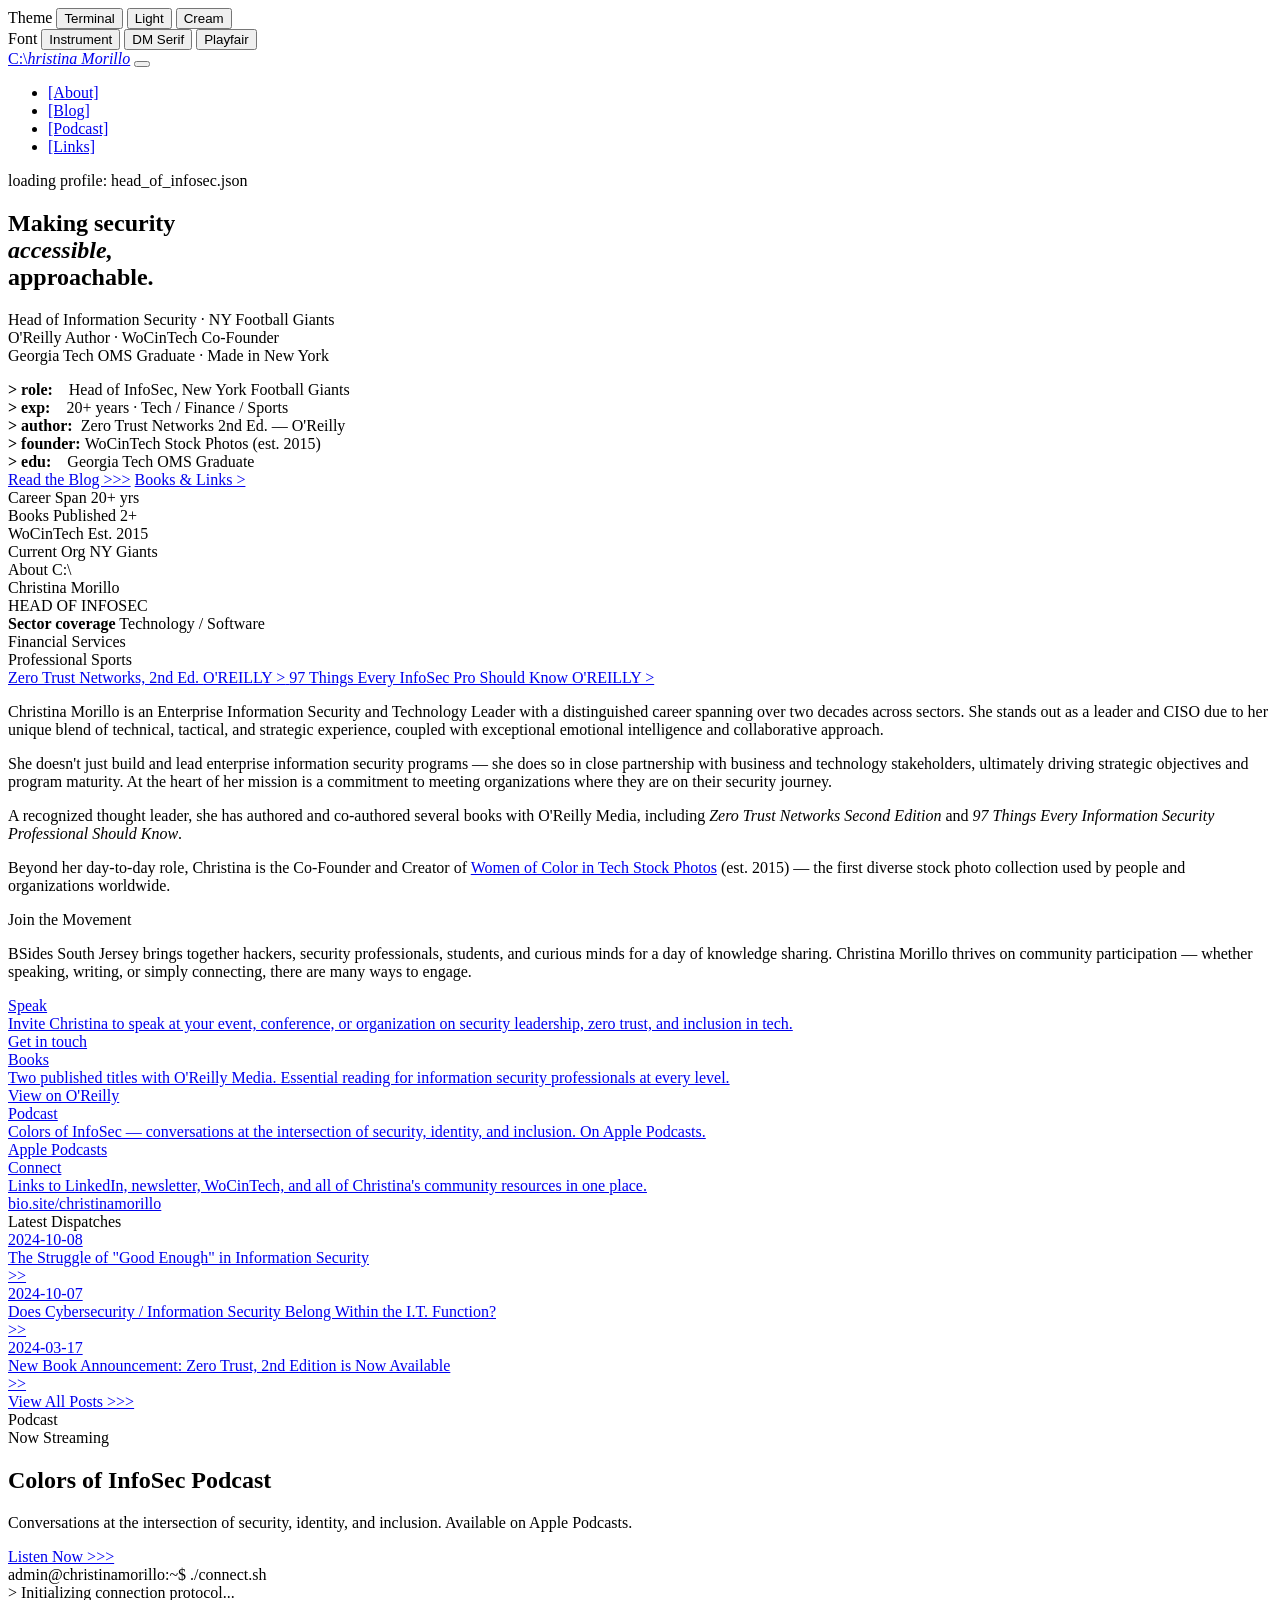
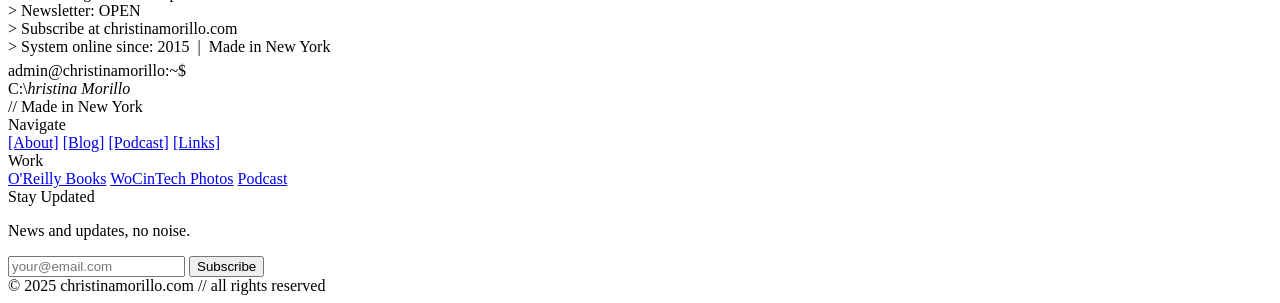
==== index.html @ c0435e23 "Add files via upload" ====
<!DOCTYPE html>
<html lang="en" data-theme="terminal" data-font="instrument">
<head>
  <meta charset="UTF-8" />
  <meta name="viewport" content="width=device-width, initial-scale=1.0" />
  <meta name="description" content="Christina Morillo — Head of Information Security at The New York Football Giants. CISO, Published Author, Co-Founder of WoCinTech." />
  <meta property="og:title" content="C:\hristina Morillo" />
  <meta property="og:description" content="Enterprise Information Security Leader. Published Author. Made in New York." />
  <meta property="og:type" content="website" />
  <title>C:\hristina Morillo</title>
  <link rel="stylesheet" href="assets/css/style.css" />
</head>
<body>

  <!-- THEME / FONT SWITCHER -->
  <div class="switcher" role="toolbar" aria-label="Appearance settings">
    <span class="sw-label">Theme</span>
    <button class="sw-btn" data-sw-theme="terminal">Terminal</button>
    <button class="sw-btn" data-sw-theme="light">Light</button>
    <button class="sw-btn" data-sw-theme="cream">Cream</button>
    <div class="sw-divider"></div>
    <span class="sw-label">Font</span>
    <button class="sw-btn" data-sw-font="instrument">Instrument</button>
    <button class="sw-btn" data-sw-font="dm">DM Serif</button>
    <button class="sw-btn" data-sw-font="playfair">Playfair</button>
  </div>

  <!-- NAV -->
  <nav class="nav" id="nav">
    <a href="index.html" class="logo"><span>C:\</span><em>hristina Morillo</em></a>
    <button class="nav-toggle" id="navToggle" aria-label="Toggle menu" aria-expanded="false">
      <span></span><span></span><span></span>
    </button>
    <ul class="nav-links" id="navLinks">
      <li><a href="#about">[About]</a></li>
      <li><a href="blog.html">[Blog]</a></li>
      <li><a href="#podcast">[Podcast]</a></li>
      <li><a href="https://bio.site/christinamorillo" target="_blank" rel="noopener">[Links]</a></li>
    </ul>
  </nav>

  <!-- HERO -->
  <section class="hero">
    <div class="hero-text">
      <div class="pre-label">loading profile: head_of_infosec.json</div>
      <h1 class="headline">
        Making security<br>
        <em>accessible,</em><br>
        approachable.
      </h1>
      <p class="tagline">
        Head of Information Security · NY Football Giants<br>
        O'Reilly Author · WoCinTech Co-Founder<br>
        Georgia Tech OMS Graduate · Made in New York
      </p>
      <div class="info-block">
        <div class="info-line"><strong>&gt; role: &nbsp;&nbsp;&nbsp;</strong>Head of InfoSec, New York Football Giants</div>
        <div class="info-line"><strong>&gt; exp: &nbsp;&nbsp;&nbsp;</strong>20+ years · Tech / Finance / Sports</div>
        <div class="info-line"><strong>&gt; author: &nbsp;</strong>Zero Trust Networks 2nd Ed. — O'Reilly</div>
        <div class="info-line"><strong>&gt; founder: </strong>WoCinTech Stock Photos (est. 2015)</div>
        <div class="info-line"><strong>&gt; edu: &nbsp;&nbsp;&nbsp;</strong>Georgia Tech OMS Graduate</div>
      </div>
      <div class="cta-row">
        <a class="btn" href="blog.html">Read the Blog &gt;&gt;&gt;</a>
        <a class="btn btn-ghost" href="https://www.oreilly.com/pub/au/8268" target="_blank" rel="noopener">Books &amp; Links &gt;</a>
      </div>
    </div>

    <div class="hero-visual">
      <div class="grid-bg"></div>
      <div class="stat-stack">
        <div class="stat">
          <span class="stat-label">Career Span</span>
          <span class="stat-value">20+ yrs</span>
        </div>
        <div class="stat">
          <span class="stat-label">Books Published</span>
          <span class="stat-value">2+</span>
        </div>
        <div class="stat">
          <span class="stat-label">WoCinTech Est.</span>
          <span class="stat-value">2015</span>
        </div>
        <div class="stat">
          <span class="stat-label">Current Org</span>
          <span class="stat-value stat-value--sm">NY Giants</span>
        </div>
      </div>
    </div>
  </section>

  <!-- ABOUT -->
  <section class="section" id="about">
    <div class="section-label">About C:\</div>
    <div class="bio">
      <div class="bio-aside">
        <div class="bio-name">Christina Morillo</div>
        <div class="role-tag">HEAD OF INFOSEC</div>
        <div class="bio-org">
          <strong>Sector coverage</strong>
          Technology / Software<br>
          Financial Services<br>
          Professional Sports
        </div>
        <div class="books">
          <a class="book" href="https://www.oreilly.com/pub/au/8268" target="_blank" rel="noopener">
            Zero Trust Networks, 2nd Ed. <span>O'REILLY &gt;</span>
          </a>
          <a class="book" href="https://www.oreilly.com/pub/au/8268" target="_blank" rel="noopener">
            97 Things Every InfoSec Pro Should Know <span>O'REILLY &gt;</span>
          </a>
        </div>
      </div>
      <div class="bio-body">
        <p>Christina Morillo is an Enterprise Information Security and Technology Leader with a distinguished career spanning over two decades across sectors. She stands out as a leader and CISO due to her unique blend of technical, tactical, and strategic experience, coupled with exceptional emotional intelligence and collaborative approach.</p>
        <p>She doesn't just build and lead enterprise information security programs — she does so in close partnership with business and technology stakeholders, ultimately driving strategic objectives and program maturity. At the heart of her mission is a commitment to meeting organizations where they are on their security journey.</p>
        <p>A recognized thought leader, she has authored and co-authored several books with O'Reilly Media, including <em>Zero Trust Networks Second Edition</em> and <em>97 Things Every Information Security Professional Should Know</em>.</p>
        <p>Beyond her day-to-day role, Christina is the Co-Founder and Creator of <a href="https://www.wocintechchat.com" target="_blank" rel="noopener">Women of Color in Tech Stock Photos</a> (est. 2015) — the first diverse stock photo collection used by people and organizations worldwide.</p>
      </div>
    </div>
  </section>

  <!-- JOIN / PARTICIPATE -->
  <section class="section">
    <div class="section-label">Join the Movement</div>

    <div class="blockquote">
      <p>BSides South Jersey brings together hackers, security professionals, students, and curious minds for a day of knowledge sharing. Christina Morillo thrives on community participation — whether speaking, writing, or simply connecting, there are many ways to engage.</p>
    </div>

    <div class="part-cards">
      <a class="part-card" href="#" target="_blank" rel="noopener">
        <div class="part-card-title">Speak</div>
        <div class="part-card-body">Invite Christina to speak at your event, conference, or organization on security leadership, zero trust, and inclusion in tech.</div>
        <div class="part-card-link">Get in touch</div>
      </a>
      <a class="part-card" href="https://www.oreilly.com/pub/au/8268" target="_blank" rel="noopener">
        <div class="part-card-title">Books</div>
        <div class="part-card-body">Two published titles with O'Reilly Media. Essential reading for information security professionals at every level.</div>
        <div class="part-card-link">View on O'Reilly</div>
      </a>
      <a class="part-card" href="https://podcasts.apple.com/us/podcast/colors-of-infosec-podcast/id1531541552" target="_blank" rel="noopener">
        <div class="part-card-title">Podcast</div>
        <div class="part-card-body">Colors of InfoSec — conversations at the intersection of security, identity, and inclusion. On Apple Podcasts.</div>
        <div class="part-card-link">Apple Podcasts</div>
      </a>
      <a class="part-card" href="https://bio.site/christinamorillo" target="_blank" rel="noopener">
        <div class="part-card-title">Connect</div>
        <div class="part-card-body">Links to LinkedIn, newsletter, WoCinTech, and all of Christina's community resources in one place.</div>
        <div class="part-card-link">bio.site/christinamorillo</div>
      </a>
    </div>
  </section>

  <!-- BLOG PREVIEW -->
  <section class="section" id="blog">
    <div class="section-label">Latest Dispatches</div>
    <div class="blog-grid">
      <a class="post" href="blog.html">
        <div class="post-date">2024-10-08</div>
        <div class="post-title">The Struggle of "Good Enough" in Information Security</div>
        <div class="post-arrow">&gt;&gt;</div>
      </a>
      <a class="post" href="blog.html">
        <div class="post-date">2024-10-07</div>
        <div class="post-title">Does Cybersecurity / Information Security Belong Within the I.T. Function?</div>
        <div class="post-arrow">&gt;&gt;</div>
      </a>
      <a class="post" href="blog.html">
        <div class="post-date">2024-03-17</div>
        <div class="post-title">New Book Announcement: Zero Trust, 2nd Edition is Now Available</div>
        <div class="post-arrow">&gt;&gt;</div>
      </a>
    </div>
    <div style="margin-top:0">
      <a class="btn" href="blog.html">View All Posts &gt;&gt;&gt;</a>
    </div>
  </section>

  <!-- PODCAST -->
  <section class="section" id="podcast">
    <div class="section-label">Podcast</div>
    <div class="podcast-card">
      <div class="podcast-info">
        <div class="podcast-tag">Now Streaming</div>
        <h2 class="podcast-title">Colors of InfoSec Podcast</h2>
        <p class="podcast-desc">Conversations at the intersection of security, identity, and inclusion. Available on Apple Podcasts.</p>
        <a class="btn" href="https://podcasts.apple.com/us/podcast/colors-of-infosec-podcast/id1531541552" target="_blank" rel="noopener">Listen Now &gt;&gt;&gt;</a>
      </div>
      <div class="podcast-visual">
        <div class="podcast-wave">
          <span></span><span></span><span></span><span></span><span></span>
          <span></span><span></span><span></span><span></span><span></span>
        </div>
      </div>
    </div>
  </section>

  <!-- TERMINAL FOOTER BLOCK -->
  <div class="terminal-block">
    <div class="t-line"><span class="t-prompt">admin@christinamorillo:~$</span> <span class="t-cmd">./connect.sh</span></div>
    <div class="t-line"><span class="t-out">&gt; Initializing connection protocol...</span></div>
    <div class="t-line"><span class="t-out">&gt; Newsletter: OPEN</span></div>
    <div class="t-line"><span class="t-out">&gt; Subscribe at christinamorillo.com</span></div>
    <div class="t-line"><span class="t-dim">&gt; System online since: 2015 &nbsp;|&nbsp; Made in New York</span></div>
    <div class="t-line" style="margin-top:0.4rem"><span class="t-prompt">admin@christinamorillo:~$</span> <span class="t-cursor"></span></div>
  </div>

  <!-- FOOTER -->
  <footer class="footer">
    <div class="footer-top">
      <div class="footer-brand">
        <div class="logo"><span>C:\</span><em>hristina Morillo</em></div>
        <div class="footer-made">// Made in New York</div>
      </div>
      <div class="footer-nav">
        <div class="footer-col">
          <div class="footer-col-label">Navigate</div>
          <a href="#about">[About]</a>
          <a href="blog.html">[Blog]</a>
          <a href="#podcast">[Podcast]</a>
          <a href="https://bio.site/christinamorillo" target="_blank" rel="noopener">[Links]</a>
        </div>
        <div class="footer-col">
          <div class="footer-col-label">Work</div>
          <a href="https://www.oreilly.com/pub/au/8268" target="_blank" rel="noopener">O'Reilly Books</a>
          <a href="https://www.wocintechchat.com" target="_blank" rel="noopener">WoCinTech Photos</a>
          <a href="https://podcasts.apple.com/us/podcast/colors-of-infosec-podcast/id1531541552" target="_blank" rel="noopener">Podcast</a>
        </div>
      </div>
      <div class="footer-subscribe">
        <div class="footer-col-label">Stay Updated</div>
        <p>News and updates, no noise.</p>
        <form class="subscribe-form" id="subscribeForm" onsubmit="handleSubscribe(event)">
          <input type="email" class="email-input" placeholder="your@email.com" required />
          <button type="submit" class="sub-btn">Subscribe</button>
        </form>
        <div class="subscribe-msg" id="subscribeMsg"></div>
      </div>
    </div>
    <div class="footer-bottom">
      <span>© 2025 christinamorillo.com</span>
      <span>// all rights reserved</span>
    </div>
  </footer>

  <script src="assets/js/main.js"></script>
</body>
</html>
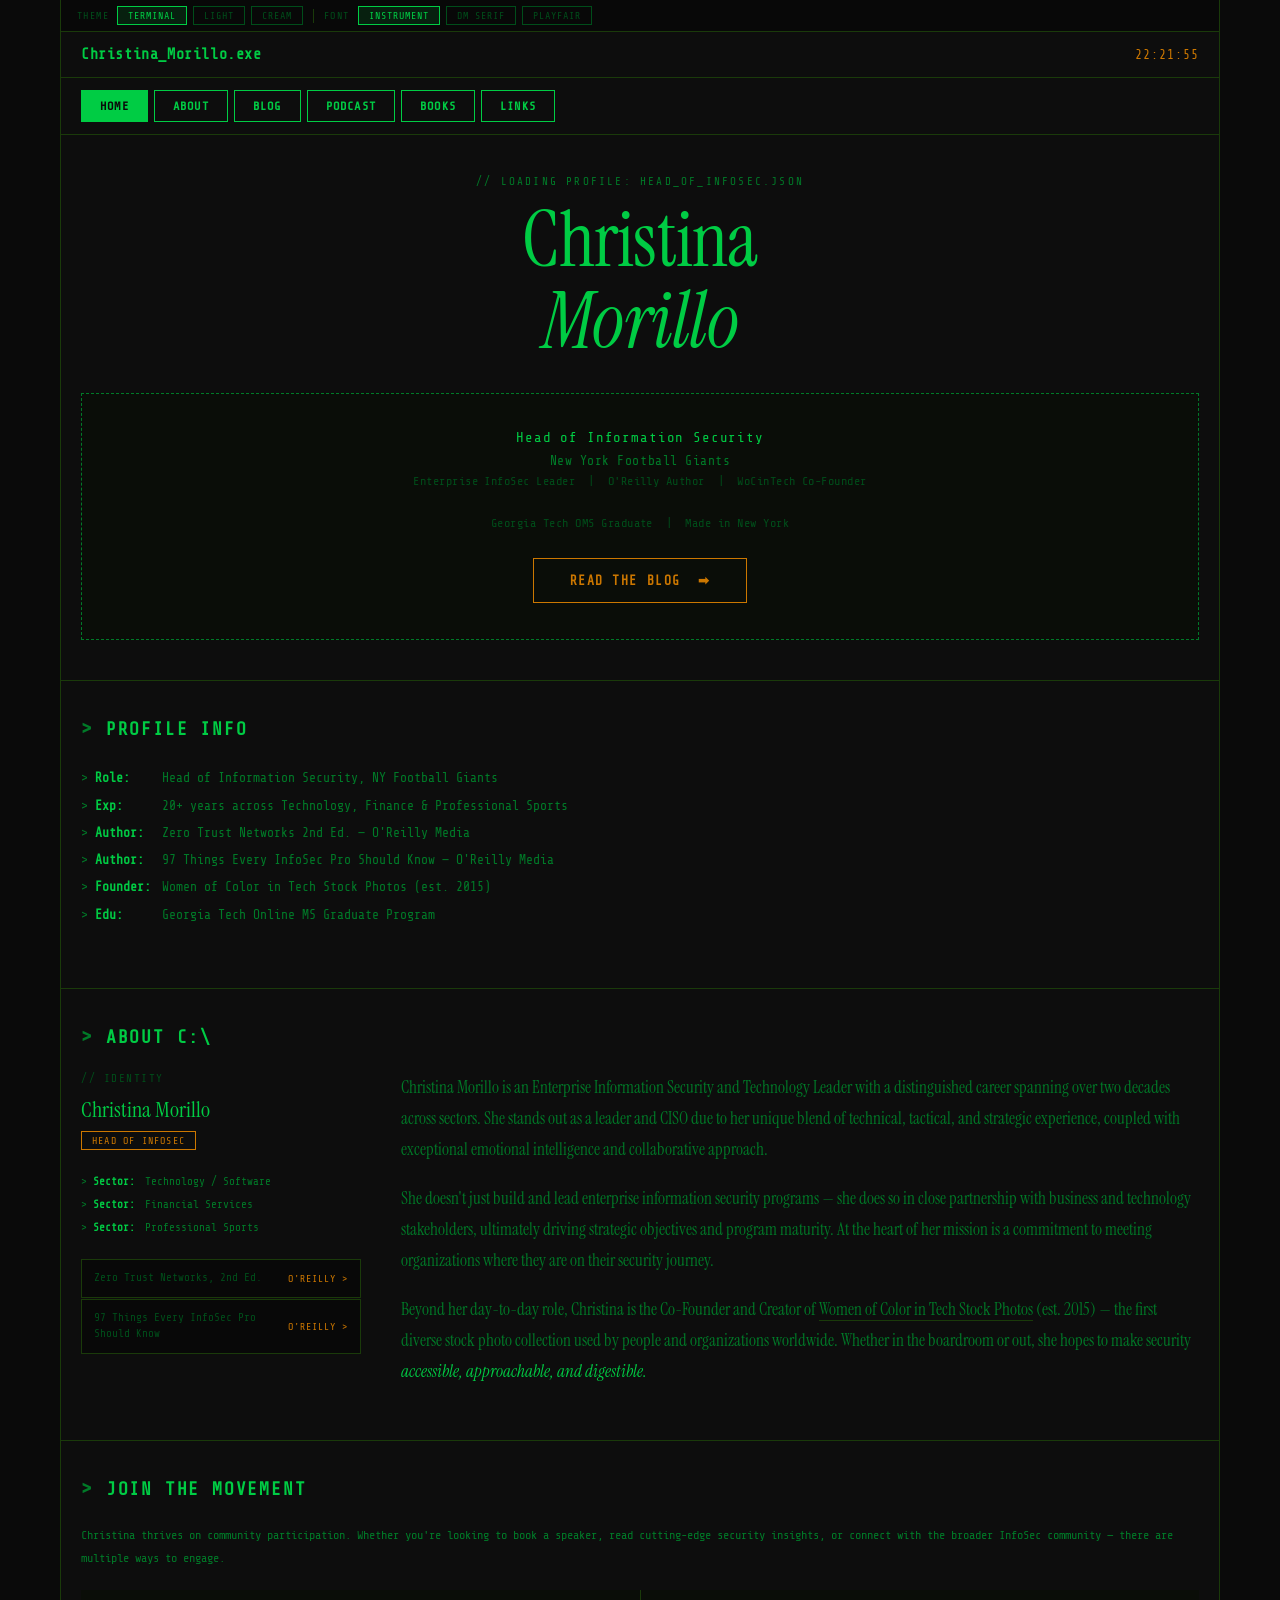
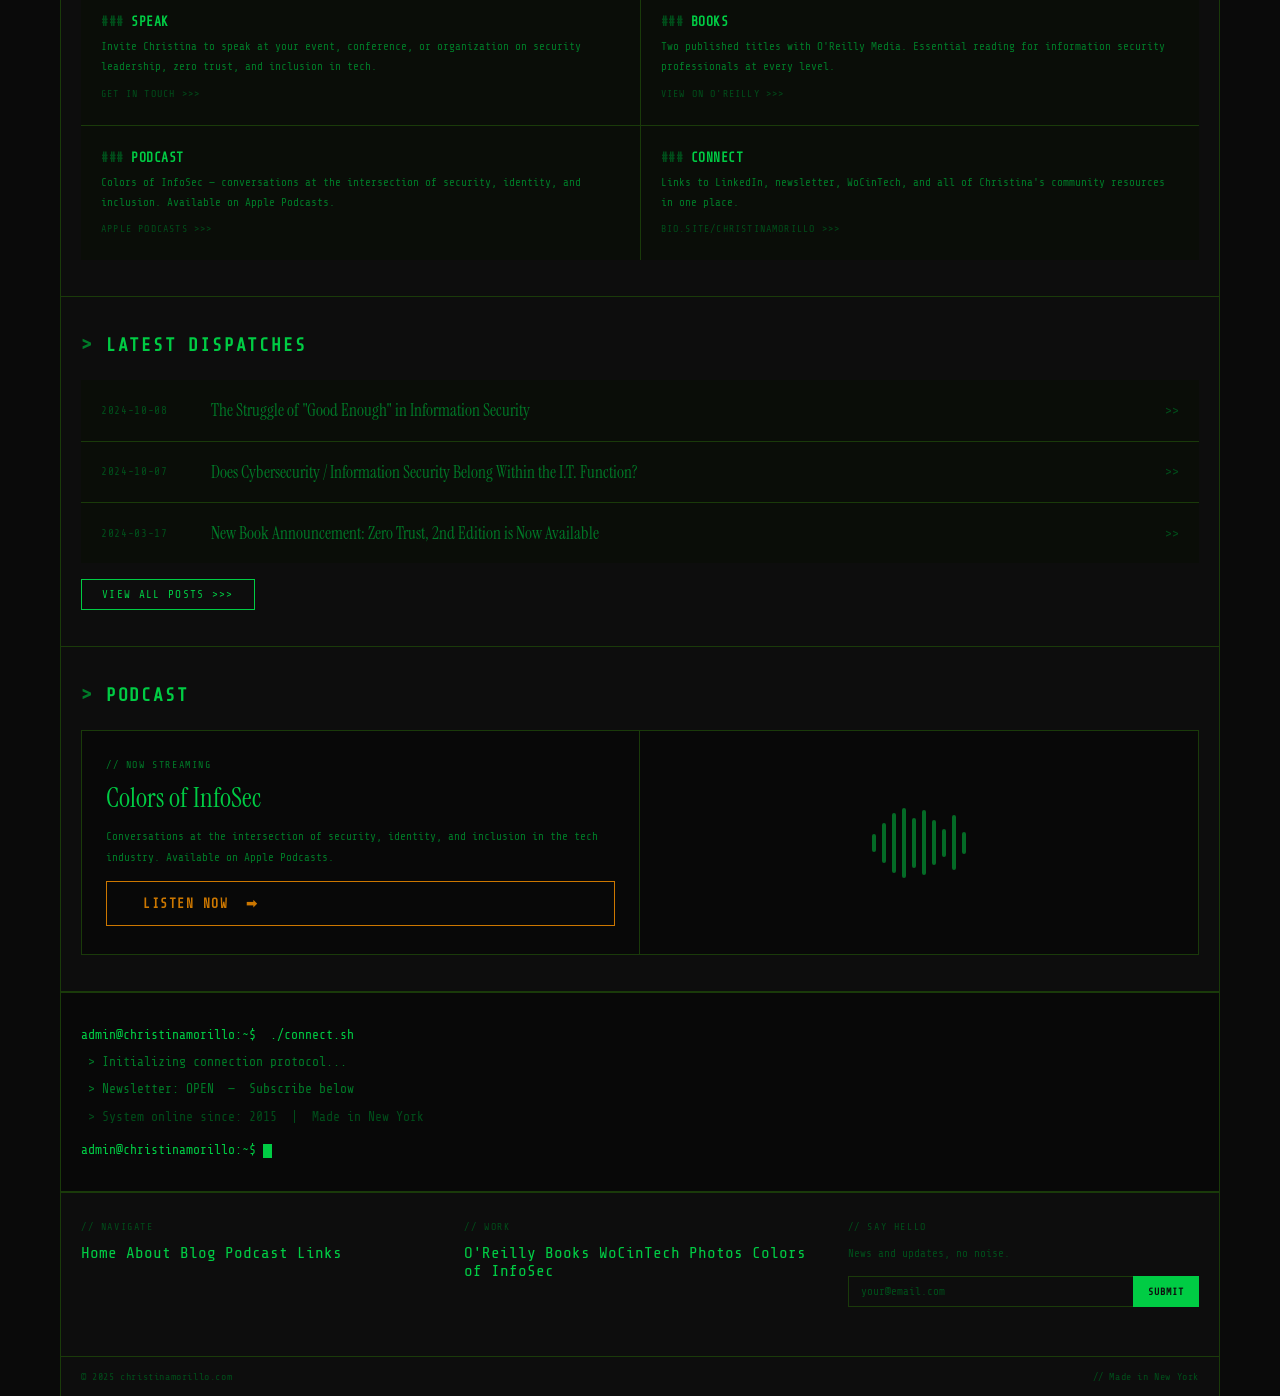
==== commit 80f0f2f5: "Add files via upload" ====
--- a/index.html
+++ b/index.html
@@ -4,15 +4,13 @@
   <meta charset="UTF-8" />
   <meta name="viewport" content="width=device-width, initial-scale=1.0" />
   <meta name="description" content="Christina Morillo — Head of Information Security at The New York Football Giants. CISO, Published Author, Co-Founder of WoCinTech." />
-  <meta property="og:title" content="C:\hristina Morillo" />
-  <meta property="og:description" content="Enterprise Information Security Leader. Published Author. Made in New York." />
-  <meta property="og:type" content="website" />
   <title>C:\hristina Morillo</title>
   <link rel="stylesheet" href="assets/css/style.css" />
 </head>
 <body>
-
-  <!-- THEME / FONT SWITCHER -->
+<div class="shell">
+
+  <!-- SWITCHER -->
   <div class="switcher" role="toolbar" aria-label="Appearance settings">
     <span class="sw-label">Theme</span>
     <button class="sw-btn" data-sw-theme="terminal">Terminal</button>
@@ -25,82 +23,64 @@
     <button class="sw-btn" data-sw-font="playfair">Playfair</button>
   </div>
 
-  <!-- NAV -->
+  <!-- HEADER BAR: logo + live clock -->
+  <div class="site-header">
+    <div class="site-logo">Christina_Morillo.exe</div>
+    <div class="site-clock" id="siteClock">00:00:00</div>
+  </div>
+
+  <!-- NAV: bordered buttons like BSides SJ -->
   <nav class="nav" id="nav">
-    <a href="index.html" class="logo"><span>C:\</span><em>hristina Morillo</em></a>
-    <button class="nav-toggle" id="navToggle" aria-label="Toggle menu" aria-expanded="false">
-      <span></span><span></span><span></span>
-    </button>
-    <ul class="nav-links" id="navLinks">
-      <li><a href="#about">[About]</a></li>
-      <li><a href="blog.html">[Blog]</a></li>
-      <li><a href="#podcast">[Podcast]</a></li>
-      <li><a href="https://bio.site/christinamorillo" target="_blank" rel="noopener">[Links]</a></li>
-    </ul>
+    <a href="index.html" class="active">HOME</a>
+    <a href="#about">ABOUT</a>
+    <a href="blog.html">BLOG</a>
+    <a href="#podcast">PODCAST</a>
+    <a href="https://www.oreilly.com/pub/au/8268" target="_blank" rel="noopener">BOOKS</a>
+    <a href="https://bio.site/christinamorillo" target="_blank" rel="noopener">LINKS</a>
   </nav>
 
   <!-- HERO -->
-  <section class="hero">
-    <div class="hero-text">
-      <div class="pre-label">loading profile: head_of_infosec.json</div>
-      <h1 class="headline">
-        Making security<br>
-        <em>accessible,</em><br>
-        approachable.
-      </h1>
-      <p class="tagline">
-        Head of Information Security · NY Football Giants<br>
-        O'Reilly Author · WoCinTech Co-Founder<br>
-        Georgia Tech OMS Graduate · Made in New York
-      </p>
-      <div class="info-block">
-        <div class="info-line"><strong>&gt; role: &nbsp;&nbsp;&nbsp;</strong>Head of InfoSec, New York Football Giants</div>
-        <div class="info-line"><strong>&gt; exp: &nbsp;&nbsp;&nbsp;</strong>20+ years · Tech / Finance / Sports</div>
-        <div class="info-line"><strong>&gt; author: &nbsp;</strong>Zero Trust Networks 2nd Ed. — O'Reilly</div>
-        <div class="info-line"><strong>&gt; founder: </strong>WoCinTech Stock Photos (est. 2015)</div>
-        <div class="info-line"><strong>&gt; edu: &nbsp;&nbsp;&nbsp;</strong>Georgia Tech OMS Graduate</div>
-      </div>
-      <div class="cta-row">
-        <a class="btn" href="blog.html">Read the Blog &gt;&gt;&gt;</a>
-        <a class="btn btn-ghost" href="https://www.oreilly.com/pub/au/8268" target="_blank" rel="noopener">Books &amp; Links &gt;</a>
-      </div>
-    </div>
-
-    <div class="hero-visual">
-      <div class="grid-bg"></div>
-      <div class="stat-stack">
-        <div class="stat">
-          <span class="stat-label">Career Span</span>
-          <span class="stat-value">20+ yrs</span>
-        </div>
-        <div class="stat">
-          <span class="stat-label">Books Published</span>
-          <span class="stat-value">2+</span>
-        </div>
-        <div class="stat">
-          <span class="stat-label">WoCinTech Est.</span>
-          <span class="stat-value">2015</span>
-        </div>
-        <div class="stat">
-          <span class="stat-label">Current Org</span>
-          <span class="stat-value stat-value--sm">NY Giants</span>
-        </div>
-      </div>
-    </div>
-  </section>
-
-  <!-- ABOUT -->
-  <section class="section" id="about">
-    <div class="section-label">About C:\</div>
-    <div class="bio">
+  <div class="hero-wrap">
+    <div class="hero-title-block">
+      <div class="moniker">// loading profile: head_of_infosec.json</div>
+      <h1>Christina<br><em>Morillo</em></h1>
+    </div>
+
+    <!-- dashed-border event card — faithful to BSides SJ -->
+    <div class="dashed-card">
+      <div class="role-line">Head of Information Security</div>
+      <div class="org-line">New York Football Giants</div>
+      <div class="detail-line">Enterprise InfoSec Leader &nbsp;|&nbsp; O'Reilly Author &nbsp;|&nbsp; WoCinTech Co-Founder</div>
+      <div class="detail-line">Georgia Tech OMS Graduate &nbsp;|&nbsp; Made in New York</div>
+      <a class="register-btn" href="blog.html">READ THE BLOG &nbsp;&#x27A1;</a>
+    </div>
+  </div>
+
+  <!-- ATTENDEE INFO style block -->
+  <div class="content-section" id="about">
+    <div class="section-heading">PROFILE INFO</div>
+    <div class="info-lines">
+      <div class="info-line"><strong>Role:&nbsp;&nbsp;&nbsp;&nbsp;</strong>Head of Information Security, NY Football Giants</div>
+      <div class="info-line"><strong>Exp:&nbsp;&nbsp;&nbsp;&nbsp;&nbsp;</strong>20+ years across Technology, Finance &amp; Professional Sports</div>
+      <div class="info-line"><strong>Author:&nbsp;&nbsp;</strong>Zero Trust Networks 2nd Ed. &mdash; O'Reilly Media</div>
+      <div class="info-line"><strong>Author:&nbsp;&nbsp;</strong>97 Things Every InfoSec Pro Should Know &mdash; O'Reilly Media</div>
+      <div class="info-line"><strong>Founder:&nbsp;</strong>Women of Color in Tech Stock Photos (est. 2015)</div>
+      <div class="info-line"><strong>Edu:&nbsp;&nbsp;&nbsp;&nbsp;&nbsp;</strong>Georgia Tech Online MS Graduate Program</div>
+    </div>
+  </div>
+
+  <!-- BIO -->
+  <div class="content-section">
+    <div class="section-heading">ABOUT C:\</div>
+    <div class="bio-grid">
       <div class="bio-aside">
+        <div class="aside-label">// identity</div>
         <div class="bio-name">Christina Morillo</div>
-        <div class="role-tag">HEAD OF INFOSEC</div>
-        <div class="bio-org">
-          <strong>Sector coverage</strong>
-          Technology / Software<br>
-          Financial Services<br>
-          Professional Sports
+        <div class="role-badge">HEAD OF INFOSEC</div>
+        <div class="info-lines" style="margin-bottom:0">
+          <div class="info-line" style="font-size:11px"><strong>Sector:&nbsp;</strong>Technology / Software</div>
+          <div class="info-line" style="font-size:11px"><strong>Sector:&nbsp;</strong>Financial Services</div>
+          <div class="info-line" style="font-size:11px"><strong>Sector:&nbsp;</strong>Professional Sports</div>
         </div>
         <div class="books">
           <a class="book" href="https://www.oreilly.com/pub/au/8268" target="_blank" rel="noopener">
@@ -111,139 +91,130 @@
           </a>
         </div>
       </div>
-      <div class="bio-body">
+      <div class="bio-prose">
         <p>Christina Morillo is an Enterprise Information Security and Technology Leader with a distinguished career spanning over two decades across sectors. She stands out as a leader and CISO due to her unique blend of technical, tactical, and strategic experience, coupled with exceptional emotional intelligence and collaborative approach.</p>
         <p>She doesn't just build and lead enterprise information security programs — she does so in close partnership with business and technology stakeholders, ultimately driving strategic objectives and program maturity. At the heart of her mission is a commitment to meeting organizations where they are on their security journey.</p>
-        <p>A recognized thought leader, she has authored and co-authored several books with O'Reilly Media, including <em>Zero Trust Networks Second Edition</em> and <em>97 Things Every Information Security Professional Should Know</em>.</p>
-        <p>Beyond her day-to-day role, Christina is the Co-Founder and Creator of <a href="https://www.wocintechchat.com" target="_blank" rel="noopener">Women of Color in Tech Stock Photos</a> (est. 2015) — the first diverse stock photo collection used by people and organizations worldwide.</p>
-      </div>
-    </div>
-  </section>
-
-  <!-- JOIN / PARTICIPATE -->
-  <section class="section">
-    <div class="section-label">Join the Movement</div>
-
-    <div class="blockquote">
-      <p>BSides South Jersey brings together hackers, security professionals, students, and curious minds for a day of knowledge sharing. Christina Morillo thrives on community participation — whether speaking, writing, or simply connecting, there are many ways to engage.</p>
-    </div>
-
-    <div class="part-cards">
-      <a class="part-card" href="#" target="_blank" rel="noopener">
-        <div class="part-card-title">Speak</div>
+        <p>Beyond her day-to-day role, Christina is the Co-Founder and Creator of <a href="https://www.wocintechchat.com" target="_blank" rel="noopener">Women of Color in Tech Stock Photos</a> (est. 2015) — the first diverse stock photo collection used by people and organizations worldwide. Whether in the boardroom or out, she hopes to make security <em>accessible, approachable, and digestible.</em></p>
+      </div>
+    </div>
+  </div>
+
+  <!-- JOIN THE MOVEMENT -->
+  <div class="content-section">
+    <div class="section-heading">JOIN THE MOVEMENT</div>
+    <p style="font-family:var(--font-mono);font-size:12px;color:var(--text-dim);line-height:1.9;margin-bottom:0">
+      Christina thrives on community participation. Whether you're looking to book a speaker, read cutting-edge security insights, or connect with the broader InfoSec community — there are multiple ways to engage.
+    </p>
+    <div class="part-grid">
+      <a class="part-card" href="mailto:christina@christinamorillo.com">
+        <div class="part-card-title">SPEAK</div>
         <div class="part-card-body">Invite Christina to speak at your event, conference, or organization on security leadership, zero trust, and inclusion in tech.</div>
         <div class="part-card-link">Get in touch</div>
       </a>
       <a class="part-card" href="https://www.oreilly.com/pub/au/8268" target="_blank" rel="noopener">
-        <div class="part-card-title">Books</div>
+        <div class="part-card-title">BOOKS</div>
         <div class="part-card-body">Two published titles with O'Reilly Media. Essential reading for information security professionals at every level.</div>
         <div class="part-card-link">View on O'Reilly</div>
       </a>
       <a class="part-card" href="https://podcasts.apple.com/us/podcast/colors-of-infosec-podcast/id1531541552" target="_blank" rel="noopener">
-        <div class="part-card-title">Podcast</div>
-        <div class="part-card-body">Colors of InfoSec — conversations at the intersection of security, identity, and inclusion. On Apple Podcasts.</div>
+        <div class="part-card-title">PODCAST</div>
+        <div class="part-card-body">Colors of InfoSec — conversations at the intersection of security, identity, and inclusion. Available on Apple Podcasts.</div>
         <div class="part-card-link">Apple Podcasts</div>
       </a>
       <a class="part-card" href="https://bio.site/christinamorillo" target="_blank" rel="noopener">
-        <div class="part-card-title">Connect</div>
+        <div class="part-card-title">CONNECT</div>
         <div class="part-card-body">Links to LinkedIn, newsletter, WoCinTech, and all of Christina's community resources in one place.</div>
         <div class="part-card-link">bio.site/christinamorillo</div>
       </a>
     </div>
-  </section>
-
-  <!-- BLOG PREVIEW -->
-  <section class="section" id="blog">
-    <div class="section-label">Latest Dispatches</div>
-    <div class="blog-grid">
-      <a class="post" href="blog.html">
+  </div>
+
+  <!-- BLOG -->
+  <div class="content-section">
+    <div class="section-heading">LATEST DISPATCHES</div>
+    <div class="blog-list-block">
+      <a class="blog-post" href="https://www.christinamorillo.com/blog/goodenoughinfosec" target="_blank" rel="noopener">
         <div class="post-date">2024-10-08</div>
         <div class="post-title">The Struggle of "Good Enough" in Information Security</div>
         <div class="post-arrow">&gt;&gt;</div>
       </a>
-      <a class="post" href="blog.html">
+      <a class="blog-post" href="https://www.christinamorillo.com/blog/infosecandit" target="_blank" rel="noopener">
         <div class="post-date">2024-10-07</div>
         <div class="post-title">Does Cybersecurity / Information Security Belong Within the I.T. Function?</div>
         <div class="post-arrow">&gt;&gt;</div>
       </a>
-      <a class="post" href="blog.html">
+      <a class="blog-post" href="https://www.christinamorillo.com/blog/new-book-announcement-zero-trust-2nd-ed-is-now-available" target="_blank" rel="noopener">
         <div class="post-date">2024-03-17</div>
         <div class="post-title">New Book Announcement: Zero Trust, 2nd Edition is Now Available</div>
         <div class="post-arrow">&gt;&gt;</div>
       </a>
     </div>
-    <div style="margin-top:0">
-      <a class="btn" href="blog.html">View All Posts &gt;&gt;&gt;</a>
-    </div>
-  </section>
+    <div style="margin-top:16px">
+      <a href="blog.html" style="font-family:var(--font-mono);font-size:11px;letter-spacing:0.12em;text-transform:uppercase;color:var(--accent);border:1px solid var(--accent);padding:8px 20px;display:inline-block;transition:background 0.15s,color 0.15s" onmouseover="this.style.background=getComputedStyle(document.documentElement).getPropertyValue('--accent');this.style.color=getComputedStyle(document.documentElement).getPropertyValue('--frame-bg')" onmouseout="this.style.background='transparent';this.style.color=getComputedStyle(document.documentElement).getPropertyValue('--accent')">VIEW ALL POSTS &gt;&gt;&gt;</a>
+    </div>
+  </div>
 
   <!-- PODCAST -->
-  <section class="section" id="podcast">
-    <div class="section-label">Podcast</div>
-    <div class="podcast-card">
+  <div class="content-section" id="podcast">
+    <div class="section-heading">PODCAST</div>
+    <div class="podcast-grid">
       <div class="podcast-info">
         <div class="podcast-tag">Now Streaming</div>
-        <h2 class="podcast-title">Colors of InfoSec Podcast</h2>
-        <p class="podcast-desc">Conversations at the intersection of security, identity, and inclusion. Available on Apple Podcasts.</p>
-        <a class="btn" href="https://podcasts.apple.com/us/podcast/colors-of-infosec-podcast/id1531541552" target="_blank" rel="noopener">Listen Now &gt;&gt;&gt;</a>
-      </div>
-      <div class="podcast-visual">
+        <div class="podcast-title">Colors of InfoSec</div>
+        <div class="podcast-desc">Conversations at the intersection of security, identity, and inclusion in the tech industry. Available on Apple Podcasts.</div>
+        <a class="register-btn" href="https://podcasts.apple.com/us/podcast/colors-of-infosec-podcast/id1531541552" target="_blank" rel="noopener">LISTEN NOW &nbsp;&#x27A1;</a>
+      </div>
+      <div class="podcast-wave-wrap">
         <div class="podcast-wave">
           <span></span><span></span><span></span><span></span><span></span>
           <span></span><span></span><span></span><span></span><span></span>
         </div>
       </div>
     </div>
-  </section>
-
-  <!-- TERMINAL FOOTER BLOCK -->
+  </div>
+
+  <!-- TERMINAL REGISTER BLOCK -->
   <div class="terminal-block">
-    <div class="t-line"><span class="t-prompt">admin@christinamorillo:~$</span> <span class="t-cmd">./connect.sh</span></div>
-    <div class="t-line"><span class="t-out">&gt; Initializing connection protocol...</span></div>
-    <div class="t-line"><span class="t-out">&gt; Newsletter: OPEN</span></div>
-    <div class="t-line"><span class="t-out">&gt; Subscribe at christinamorillo.com</span></div>
-    <div class="t-line"><span class="t-dim">&gt; System online since: 2015 &nbsp;|&nbsp; Made in New York</span></div>
-    <div class="t-line" style="margin-top:0.4rem"><span class="t-prompt">admin@christinamorillo:~$</span> <span class="t-cursor"></span></div>
+    <div class="t-line"><span class="t-prompt">admin@christinamorillo:~$</span> <span class="t-cmd">&nbsp;./connect.sh</span></div>
+    <div class="t-line"><span class="t-out">&nbsp;&gt; Initializing connection protocol...</span></div>
+    <div class="t-line"><span class="t-out">&nbsp;&gt; Newsletter: OPEN &nbsp;&mdash;&nbsp; Subscribe below</span></div>
+    <div class="t-line"><span class="t-dim">&nbsp;&gt; System online since: 2015 &nbsp;|&nbsp; Made in New York</span></div>
+    <div class="t-line" style="margin-top:6px"><span class="t-prompt">admin@christinamorillo:~$</span> <span class="t-cursor"></span></div>
   </div>
 
   <!-- FOOTER -->
-  <footer class="footer">
-    <div class="footer-top">
-      <div class="footer-brand">
-        <div class="logo"><span>C:\</span><em>hristina Morillo</em></div>
-        <div class="footer-made">// Made in New York</div>
-      </div>
-      <div class="footer-nav">
-        <div class="footer-col">
-          <div class="footer-col-label">Navigate</div>
-          <a href="#about">[About]</a>
-          <a href="blog.html">[Blog]</a>
-          <a href="#podcast">[Podcast]</a>
-          <a href="https://bio.site/christinamorillo" target="_blank" rel="noopener">[Links]</a>
-        </div>
-        <div class="footer-col">
-          <div class="footer-col-label">Work</div>
-          <a href="https://www.oreilly.com/pub/au/8268" target="_blank" rel="noopener">O'Reilly Books</a>
-          <a href="https://www.wocintechchat.com" target="_blank" rel="noopener">WoCinTech Photos</a>
-          <a href="https://podcasts.apple.com/us/podcast/colors-of-infosec-podcast/id1531541552" target="_blank" rel="noopener">Podcast</a>
-        </div>
-      </div>
-      <div class="footer-subscribe">
-        <div class="footer-col-label">Stay Updated</div>
-        <p>News and updates, no noise.</p>
-        <form class="subscribe-form" id="subscribeForm" onsubmit="handleSubscribe(event)">
-          <input type="email" class="email-input" placeholder="your@email.com" required />
-          <button type="submit" class="sub-btn">Subscribe</button>
-        </form>
-        <div class="subscribe-msg" id="subscribeMsg"></div>
-      </div>
-    </div>
-    <div class="footer-bottom">
-      <span>© 2025 christinamorillo.com</span>
-      <span>// all rights reserved</span>
+  <footer class="site-footer">
+    <div>
+      <div class="footer-col-label">// navigate</div>
+      <a href="index.html">Home</a>
+      <a href="#about">About</a>
+      <a href="blog.html">Blog</a>
+      <a href="#podcast">Podcast</a>
+      <a href="https://bio.site/christinamorillo" target="_blank" rel="noopener">Links</a>
+    </div>
+    <div>
+      <div class="footer-col-label">// work</div>
+      <a href="https://www.oreilly.com/pub/au/8268" target="_blank" rel="noopener">O'Reilly Books</a>
+      <a href="https://www.wocintechchat.com" target="_blank" rel="noopener">WoCinTech Photos</a>
+      <a href="https://podcasts.apple.com/us/podcast/colors-of-infosec-podcast/id1531541552" target="_blank" rel="noopener">Colors of InfoSec</a>
+    </div>
+    <div>
+      <div class="footer-col-label">// say hello</div>
+      <p style="font-family:var(--font-mono);font-size:11px;color:var(--text-muted);margin-bottom:12px;line-height:1.8">News and updates, no noise.</p>
+      <form class="subscribe-row" onsubmit="handleSubscribe(event)">
+        <input type="email" class="email-input" placeholder="your@email.com" required />
+        <button type="submit" class="sub-btn">Submit</button>
+      </form>
+      <div class="subscribe-msg" id="subscribeMsg"></div>
     </div>
   </footer>
 
-  <script src="assets/js/main.js"></script>
+  <div class="footer-bottom">
+    <span>© 2025 christinamorillo.com</span>
+    <span>// Made in New York</span>
+  </div>
+
+</div><!-- /.shell -->
+<script src="assets/js/main.js"></script>
 </body>
 </html>
--- a/assets/css/style.css
+++ b/assets/css/style.css
@@ -0,0 +1,784 @@
+/* ============================================================
+   C:\hristina Morillo — style.css
+   Aesthetic: BSides SJ faithful — terminal window, dashed
+   borders, boxed nav, green-on-black, live clock header
+   Themes: terminal (default) | light | cream
+   Fonts:  instrument (default) | dm | playfair
+   ============================================================ */
+
+@import url('https://fonts.googleapis.com/css2?family=Share+Tech+Mono&family=Instrument+Serif:ital@0;1&family=DM+Serif+Display:ital@0;1&family=Playfair+Display:ital,wght@0,400;0,700;1,400&display=swap');
+
+*, *::before, *::after { box-sizing: border-box; margin: 0; padding: 0; }
+html { scroll-behavior: smooth; }
+body { -webkit-font-smoothing: antialiased; min-height: 100vh; }
+a { text-decoration: none; color: inherit; }
+ul { list-style: none; }
+
+/* ============================================================
+   THEME TOKENS
+   ============================================================ */
+
+[data-theme="terminal"] {
+  --page-bg:      #0a0a0a;
+  --frame-bg:     #0d0d0d;
+  --frame-border: #1a3a0a;
+  --inner-bg:     #080808;
+  --accent:       #00cc44;
+  --accent-dim:   #007a28;
+  --accent-glow:  rgba(0,204,68,0.12);
+  --text:         #00cc44;
+  --text-dim:     #007a28;
+  --text-muted:   #004d1a;
+  --orange:       #cc7700;
+  --nav-btn-bg:   transparent;
+  --nav-btn-border: #00cc44;
+  --nav-btn-active-bg: #00cc44;
+  --nav-btn-active-text: #0a0a0a;
+  --dash-color:   #1a3a0a;
+  --card-bg:      #0a0d08;
+  --card-border:  #1a3a0a;
+  --section-gt:   #007a28;
+  --clock-color:  #cc7700;
+  --font-mono:    'Share Tech Mono', 'Courier New', monospace;
+}
+
+[data-theme="light"] {
+  --page-bg:      #e8e8e8;
+  --frame-bg:     #ffffff;
+  --frame-border: #c0c0c0;
+  --inner-bg:     #f8f8f8;
+  --accent:       #111111;
+  --accent-dim:   #444444;
+  --accent-glow:  rgba(0,0,0,0.04);
+  --text:         #111111;
+  --text-dim:     #444444;
+  --text-muted:   #888888;
+  --orange:       #996600;
+  --nav-btn-bg:   transparent;
+  --nav-btn-border: #111111;
+  --nav-btn-active-bg: #111111;
+  --nav-btn-active-text: #ffffff;
+  --dash-color:   #cccccc;
+  --card-bg:      #f4f4f4;
+  --card-border:  #cccccc;
+  --section-gt:   #888888;
+  --clock-color:  #996600;
+  --font-mono:    'Share Tech Mono', 'Courier New', monospace;
+}
+
+[data-theme="cream"] {
+  --page-bg:      #e8e0d0;
+  --frame-bg:     #f5f0e8;
+  --frame-border: #c8b89a;
+  --inner-bg:     #ede8df;
+  --accent:       #6b3a10;
+  --accent-dim:   #9a6030;
+  --accent-glow:  rgba(107,58,16,0.08);
+  --text:         #3a1f08;
+  --text-dim:     #6b3a10;
+  --text-muted:   #a07850;
+  --orange:       #9a4a00;
+  --nav-btn-bg:   transparent;
+  --nav-btn-border: #6b3a10;
+  --nav-btn-active-bg: #6b3a10;
+  --nav-btn-active-text: #f5f0e8;
+  --dash-color:   #c8b89a;
+  --card-bg:      #ede8df;
+  --card-border:  #c8b89a;
+  --section-gt:   #9a6030;
+  --clock-color:  #9a4a00;
+  --font-mono:    'Share Tech Mono', 'Courier New', monospace;
+}
+
+[data-font="instrument"] { --font-serif: 'Instrument Serif', Georgia, serif; }
+[data-font="dm"]         { --font-serif: 'DM Serif Display', Georgia, serif; }
+[data-font="playfair"]   { --font-serif: 'Playfair Display', Georgia, serif; }
+
+/* ============================================================
+   LAYOUT SHELL — the terminal window
+   ============================================================ */
+
+body {
+  background: var(--page-bg);
+  font-family: var(--font-mono);
+  color: var(--text);
+  transition: background 0.3s, color 0.3s;
+}
+
+.shell {
+  max-width: 1160px;
+  margin: 0 auto;
+  min-height: 100vh;
+  background: var(--frame-bg);
+  border-left: 1px solid var(--frame-border);
+  border-right: 1px solid var(--frame-border);
+  transition: background 0.3s, border-color 0.3s;
+}
+
+/* ============================================================
+   SWITCHER
+   ============================================================ */
+
+.switcher {
+  display: flex;
+  align-items: center;
+  gap: 6px;
+  flex-wrap: wrap;
+  padding: 6px 16px;
+  background: var(--inner-bg);
+  border-bottom: 1px solid var(--frame-border);
+  font-family: var(--font-mono);
+}
+.sw-label {
+  font-size: 10px;
+  letter-spacing: 0.14em;
+  text-transform: uppercase;
+  color: var(--text-muted);
+  margin-right: 2px;
+}
+.sw-btn {
+  font-family: var(--font-mono);
+  font-size: 10px;
+  letter-spacing: 0.1em;
+  text-transform: uppercase;
+  padding: 3px 10px;
+  border: 1px solid var(--text-muted);
+  background: transparent;
+  color: var(--text-muted);
+  cursor: pointer;
+  transition: all 0.15s;
+}
+.sw-btn:hover { color: var(--text-dim); border-color: var(--accent-dim); }
+.sw-btn.active { border-color: var(--accent); color: var(--accent); background: var(--accent-glow); }
+.sw-divider { width: 1px; height: 14px; background: var(--frame-border); margin: 0 4px; flex-shrink: 0; }
+
+/* ============================================================
+   HEADER BAR — logo + clock
+   ============================================================ */
+
+.site-header {
+  display: flex;
+  align-items: center;
+  justify-content: space-between;
+  padding: 14px 20px;
+  border-bottom: 1px solid var(--frame-border);
+  background: var(--frame-bg);
+}
+
+.site-logo {
+  font-family: var(--font-mono);
+  font-size: 15px;
+  font-weight: 700;
+  color: var(--accent);
+  letter-spacing: 0.04em;
+}
+
+.site-clock {
+  font-family: var(--font-mono);
+  font-size: 13px;
+  color: var(--clock-color);
+  letter-spacing: 0.08em;
+  min-width: 70px;
+  text-align: right;
+}
+
+/* ============================================================
+   NAV — bordered button style exactly like BSides SJ
+   ============================================================ */
+
+.nav {
+  display: flex;
+  align-items: center;
+  gap: 0;
+  padding: 12px 20px;
+  border-bottom: 1px solid var(--frame-border);
+  background: var(--frame-bg);
+  flex-wrap: wrap;
+  gap: 6px;
+  transition: background 0.3s, border-color 0.3s;
+}
+
+.nav a {
+  font-family: var(--font-mono);
+  font-size: 12px;
+  font-weight: 700;
+  letter-spacing: 0.1em;
+  text-transform: uppercase;
+  padding: 8px 18px;
+  border: 1px solid var(--nav-btn-border);
+  background: var(--nav-btn-bg);
+  color: var(--accent);
+  cursor: pointer;
+  display: inline-block;
+  transition: background 0.15s, color 0.15s;
+}
+.nav a:hover,
+.nav a.active {
+  background: var(--nav-btn-active-bg);
+  color: var(--nav-btn-active-text);
+}
+
+.nav-mobile-toggle {
+  display: none;
+  font-family: var(--font-mono);
+  font-size: 11px;
+  letter-spacing: 0.1em;
+  text-transform: uppercase;
+  padding: 7px 14px;
+  border: 1px solid var(--nav-btn-border);
+  background: transparent;
+  color: var(--accent);
+  cursor: pointer;
+  margin-left: auto;
+}
+
+/* ============================================================
+   HERO — dashed border card (BSides SJ style)
+   ============================================================ */
+
+.hero-wrap {
+  padding: 40px 20px;
+  border-bottom: 1px solid var(--frame-border);
+}
+
+.hero-title-block {
+  text-align: center;
+  margin-bottom: 32px;
+}
+
+.hero-title-block .moniker {
+  font-family: var(--font-mono);
+  font-size: 11px;
+  letter-spacing: 0.2em;
+  text-transform: uppercase;
+  color: var(--text-dim);
+  margin-bottom: 12px;
+}
+
+.hero-title-block h1 {
+  font-family: var(--font-serif);
+  font-size: clamp(2.8rem, 6vw, 5rem);
+  font-weight: 400;
+  color: var(--accent);
+  line-height: 1.05;
+  letter-spacing: -0.01em;
+  transition: font-family 0.2s;
+}
+.hero-title-block h1 em {
+  font-style: italic;
+  color: var(--accent);
+}
+
+/* The dashed-border card — exactly like BSides SJ */
+.dashed-card {
+  border: 1px dashed var(--accent-dim);
+  background: var(--card-bg);
+  padding: 36px 24px;
+  text-align: center;
+}
+
+.dashed-card .role-line {
+  font-family: var(--font-mono);
+  font-size: 14px;
+  color: var(--accent);
+  letter-spacing: 0.06em;
+  margin-bottom: 8px;
+}
+
+.dashed-card .org-line {
+  font-family: var(--font-mono);
+  font-size: 13px;
+  color: var(--text-dim);
+  letter-spacing: 0.04em;
+  margin-bottom: 6px;
+}
+
+.dashed-card .detail-line {
+  font-family: var(--font-mono);
+  font-size: 12px;
+  color: var(--text-muted);
+  margin-bottom: 28px;
+  letter-spacing: 0.04em;
+}
+
+.register-btn {
+  display: inline-block;
+  font-family: var(--font-mono);
+  font-size: 13px;
+  font-weight: 700;
+  letter-spacing: 0.12em;
+  text-transform: uppercase;
+  padding: 14px 36px;
+  border: 1px solid var(--orange);
+  background: transparent;
+  color: var(--orange);
+  cursor: pointer;
+  transition: background 0.15s, color 0.15s;
+}
+.register-btn:hover {
+  background: var(--orange);
+  color: var(--frame-bg);
+}
+
+/* ============================================================
+   SECTION HEADINGS — `> SECTION NAME` style
+   ============================================================ */
+
+.section-heading {
+  font-family: var(--font-mono);
+  font-size: 18px;
+  font-weight: 700;
+  letter-spacing: 0.1em;
+  text-transform: uppercase;
+  color: var(--accent);
+  margin-bottom: 24px;
+  display: flex;
+  align-items: center;
+  gap: 12px;
+}
+.section-heading::before {
+  content: '>';
+  color: var(--section-gt);
+  font-size: 20px;
+}
+
+/* ============================================================
+   CONTENT SECTIONS
+   ============================================================ */
+
+.content-section {
+  padding: 36px 20px;
+  border-bottom: 1px solid var(--frame-border);
+  transition: background 0.3s, border-color 0.3s;
+}
+
+/* Info lines: `> Key: value` */
+.info-lines { margin-bottom: 24px; }
+.info-line {
+  font-family: var(--font-mono);
+  font-size: 13px;
+  color: var(--text-dim);
+  line-height: 2.1;
+  display: flex;
+  align-items: baseline;
+  gap: 0;
+}
+.info-line::before { content: '> '; color: var(--section-gt); white-space: pre; }
+.info-line strong { color: var(--accent); font-weight: 700; margin-right: 4px; }
+
+/* Bio prose */
+.bio-prose {
+  font-family: var(--font-serif);
+  font-size: 1.05rem;
+  line-height: 1.85;
+  color: var(--text-dim);
+  font-weight: 400;
+  transition: font-family 0.2s;
+}
+.bio-prose p { margin-bottom: 1.1rem; }
+.bio-prose em { color: var(--accent); font-style: italic; }
+.bio-prose a { color: var(--accent-dim); border-bottom: 1px solid var(--frame-border); }
+
+/* Aside label */
+.aside-label {
+  font-family: var(--font-mono);
+  font-size: 11px;
+  letter-spacing: 0.14em;
+  text-transform: uppercase;
+  color: var(--text-muted);
+  margin-bottom: 10px;
+}
+
+/* Two-column bio */
+.bio-grid {
+  display: grid;
+  grid-template-columns: 280px 1fr;
+  gap: 40px;
+  align-items: start;
+}
+
+.bio-aside {}
+.bio-name {
+  font-family: var(--font-serif);
+  font-size: 1.4rem;
+  color: var(--accent);
+  font-weight: 400;
+  margin-bottom: 6px;
+  transition: font-family 0.2s;
+}
+
+.role-badge {
+  display: inline-block;
+  font-family: var(--font-mono);
+  font-size: 10px;
+  letter-spacing: 0.12em;
+  text-transform: uppercase;
+  color: var(--orange);
+  border: 1px solid var(--orange);
+  padding: 3px 10px;
+  margin-bottom: 20px;
+}
+
+.books {
+  display: flex;
+  flex-direction: column;
+  gap: 1px;
+  margin-top: 20px;
+}
+.book {
+  border: 1px solid var(--frame-border);
+  padding: 10px 12px;
+  font-family: var(--font-mono);
+  font-size: 11px;
+  color: var(--text-muted);
+  display: flex;
+  justify-content: space-between;
+  align-items: center;
+  gap: 8px;
+  background: var(--inner-bg);
+  transition: color 0.2s, border-color 0.2s;
+  line-height: 1.5;
+}
+.book:hover { color: var(--text-dim); border-color: var(--accent-dim); }
+.book span { color: var(--orange); font-size: 10px; letter-spacing: 0.1em; flex-shrink: 0; }
+
+/* ============================================================
+   PARTICIPATION CARDS — `### TITLE` style
+   ============================================================ */
+
+.part-grid {
+  display: grid;
+  grid-template-columns: repeat(2, 1fr);
+  gap: 1px;
+  background: var(--frame-border);
+  margin-top: 20px;
+}
+
+.part-card {
+  background: var(--card-bg);
+  padding: 24px 20px;
+  transition: background 0.15s;
+}
+.part-card:hover { background: var(--inner-bg); }
+
+.part-card-title {
+  font-family: var(--font-mono);
+  font-size: 13px;
+  font-weight: 700;
+  color: var(--accent);
+  margin-bottom: 8px;
+  letter-spacing: 0.04em;
+}
+.part-card-title::before { content: '### '; color: var(--text-muted); }
+
+.part-card-body {
+  font-family: var(--font-mono);
+  font-size: 11px;
+  color: var(--text-dim);
+  line-height: 1.85;
+}
+
+.part-card-link {
+  display: inline-block;
+  margin-top: 10px;
+  font-family: var(--font-mono);
+  font-size: 10px;
+  letter-spacing: 0.12em;
+  text-transform: uppercase;
+  color: var(--text-muted);
+  transition: color 0.2s;
+}
+.part-card-link::after { content: ' >>>'; }
+.part-card:hover .part-card-link { color: var(--accent); }
+
+/* ============================================================
+   BLOG POSTS
+   ============================================================ */
+
+.blog-list-block { display: flex; flex-direction: column; gap: 1px; background: var(--frame-border); }
+
+.blog-post {
+  display: flex;
+  align-items: center;
+  gap: 20px;
+  padding: 18px 20px;
+  background: var(--card-bg);
+  transition: background 0.15s;
+}
+.blog-post:hover { background: var(--inner-bg); }
+
+.post-date {
+  font-family: var(--font-mono);
+  font-size: 11px;
+  color: var(--text-muted);
+  min-width: 90px;
+  letter-spacing: 0.06em;
+}
+.post-title {
+  font-family: var(--font-serif);
+  font-size: 1.05rem;
+  color: var(--text-dim);
+  font-weight: 400;
+  flex: 1;
+  line-height: 1.45;
+  transition: color 0.2s, font-family 0.2s;
+}
+.blog-post:hover .post-title { color: var(--accent); }
+.post-arrow {
+  font-family: var(--font-mono);
+  font-size: 13px;
+  color: var(--text-muted);
+  transition: color 0.2s;
+}
+.blog-post:hover .post-arrow { color: var(--accent); }
+
+/* ============================================================
+   PODCAST
+   ============================================================ */
+
+.podcast-grid {
+  display: grid;
+  grid-template-columns: 1fr 1fr;
+  border: 1px solid var(--frame-border);
+  background: var(--inner-bg);
+}
+.podcast-info {
+  padding: 28px 24px;
+  border-right: 1px solid var(--frame-border);
+  display: flex;
+  flex-direction: column;
+  gap: 12px;
+}
+.podcast-tag {
+  font-family: var(--font-mono);
+  font-size: 10px;
+  letter-spacing: 0.16em;
+  text-transform: uppercase;
+  color: var(--accent-dim);
+}
+.podcast-tag::before { content: '// '; }
+.podcast-title {
+  font-family: var(--font-serif);
+  font-size: 1.7rem;
+  color: var(--accent);
+  font-weight: 400;
+  line-height: 1.2;
+  transition: font-family 0.2s;
+}
+.podcast-desc {
+  font-family: var(--font-mono);
+  font-size: 11px;
+  color: var(--text-dim);
+  line-height: 1.9;
+}
+.podcast-wave-wrap {
+  padding: 28px 24px;
+  display: flex;
+  align-items: center;
+  justify-content: center;
+}
+.podcast-wave { display: flex; align-items: center; gap: 6px; height: 70px; }
+.podcast-wave span {
+  display: block; width: 4px;
+  background: var(--accent);
+  border-radius: 2px;
+  animation: wave 1.2s ease-in-out infinite;
+  opacity: 0.5;
+}
+.podcast-wave span:nth-child(1)  { height:18px; animation-delay:0s; }
+.podcast-wave span:nth-child(2)  { height:40px; animation-delay:0.1s; }
+.podcast-wave span:nth-child(3)  { height:60px; animation-delay:0.2s; }
+.podcast-wave span:nth-child(4)  { height:70px; animation-delay:0.3s; }
+.podcast-wave span:nth-child(5)  { height:50px; animation-delay:0.4s; }
+.podcast-wave span:nth-child(6)  { height:65px; animation-delay:0.5s; }
+.podcast-wave span:nth-child(7)  { height:45px; animation-delay:0.4s; }
+.podcast-wave span:nth-child(8)  { height:28px; animation-delay:0.3s; }
+.podcast-wave span:nth-child(9)  { height:55px; animation-delay:0.2s; }
+.podcast-wave span:nth-child(10) { height:22px; animation-delay:0.1s; }
+@keyframes wave { 0%,100%{transform:scaleY(0.4);opacity:0.3;} 50%{transform:scaleY(1);opacity:0.8;} }
+
+/* ============================================================
+   TERMINAL FOOTER BLOCK
+   ============================================================ */
+
+.terminal-block {
+  padding: 28px 20px;
+  background: var(--inner-bg);
+  border-top: 1px solid var(--frame-border);
+  border-bottom: 1px solid var(--frame-border);
+}
+.t-line { font-family: var(--font-mono); font-size: 13px; line-height: 2.1; }
+.t-prompt { color: var(--accent); }
+.t-cmd    { color: var(--accent); }
+.t-out    { color: var(--text-dim); }
+.t-dim    { color: var(--text-muted); }
+.t-cursor {
+  display: inline-block; width: 9px; height: 14px;
+  background: var(--accent); vertical-align: middle;
+  animation: blink 1s steps(2) infinite;
+}
+@keyframes blink { 0%,100%{opacity:1;} 50%{opacity:0;} }
+
+/* ============================================================
+   FOOTER
+   ============================================================ */
+
+.site-footer {
+  padding: 28px 20px;
+  border-top: 1px solid var(--frame-border);
+  display: grid;
+  grid-template-columns: 1fr 1fr 1fr;
+  gap: 32px;
+  background: var(--frame-bg);
+}
+.footer-col-label {
+  font-family: var(--font-mono);
+  font-size: 10px;
+  letter-spacing: 0.16em;
+  text-transform: uppercase;
+  color: var(--text-muted);
+  margin-bottom: 12px;
+}
+.footer-col a {
+  display: block;
+  font-family: var(--font-mono);
+  font-size: 12px;
+  color: var(--text-dim);
+  margin-bottom: 6px;
+  transition: color 0.15s;
+}
+.footer-col a:hover { color: var(--accent); }
+
+.subscribe-row { display: flex; }
+.email-input {
+  font-family: var(--font-mono);
+  font-size: 11px;
+  background: transparent;
+  border: 1px solid var(--frame-border);
+  border-right: none;
+  color: var(--text);
+  padding: 8px 12px;
+  outline: none;
+  flex: 1;
+  transition: border-color 0.2s;
+}
+.email-input::placeholder { color: var(--text-muted); }
+.email-input:focus { border-color: var(--accent-dim); }
+.sub-btn {
+  font-family: var(--font-mono);
+  font-size: 10px;
+  letter-spacing: 0.1em;
+  text-transform: uppercase;
+  background: var(--accent);
+  color: var(--frame-bg);
+  border: 1px solid var(--accent);
+  padding: 8px 14px;
+  cursor: pointer;
+  font-weight: 700;
+  transition: opacity 0.2s;
+}
+.sub-btn:hover { opacity: 0.85; }
+.subscribe-msg { font-family: var(--font-mono); font-size: 11px; margin-top: 8px; color: var(--accent); min-height: 1.2em; }
+
+.footer-bottom {
+  padding: 14px 20px;
+  border-top: 1px solid var(--frame-border);
+  display: flex;
+  justify-content: space-between;
+  font-family: var(--font-mono);
+  font-size: 10px;
+  color: var(--text-muted);
+  letter-spacing: 0.06em;
+}
+
+/* ============================================================
+   BLOG PAGE
+   ============================================================ */
+
+.page-header {
+  padding: 36px 20px;
+  border-bottom: 1px solid var(--frame-border);
+}
+.page-header .pre-label {
+  font-family: var(--font-mono);
+  font-size: 11px;
+  color: var(--text-muted);
+  letter-spacing: 0.1em;
+  margin-bottom: 8px;
+}
+.page-header .pre-label::before { content: '// '; }
+.page-title {
+  font-family: var(--font-serif);
+  font-size: clamp(2.2rem, 4vw, 3.2rem);
+  color: var(--accent);
+  font-weight: 400;
+  line-height: 1.1;
+  margin-bottom: 8px;
+  transition: font-family 0.2s;
+}
+.page-subtitle { font-family: var(--font-mono); font-size: 12px; color: var(--text-muted); }
+
+.blog-filter { display: flex; gap: 6px; margin-bottom: 20px; flex-wrap: wrap; }
+.filter-btn {
+  font-family: var(--font-mono);
+  font-size: 11px; letter-spacing: 0.1em; text-transform: uppercase;
+  padding: 6px 14px; border: 1px solid var(--frame-border);
+  background: transparent; color: var(--text-muted); cursor: pointer; transition: all 0.15s;
+}
+.filter-btn:hover { border-color: var(--accent-dim); color: var(--text-dim); }
+.filter-btn.active { border-color: var(--accent); color: var(--accent); background: var(--accent-glow); }
+
+.blog-full-list { display: flex; flex-direction: column; gap: 1px; background: var(--frame-border); }
+.blog-item {
+  display: grid; grid-template-columns: 140px 1fr 30px;
+  gap: 16px; align-items: center;
+  background: var(--card-bg); padding: 20px; transition: background 0.15s;
+}
+.blog-item:hover { background: var(--inner-bg); }
+.blog-item.hidden { display: none; }
+.blog-item-meta { display: flex; flex-direction: column; gap: 6px; }
+.blog-item-date { font-family: var(--font-mono); font-size: 10px; letter-spacing: 0.1em; text-transform: uppercase; color: var(--text-muted); }
+.blog-item-tag {
+  font-family: var(--font-mono); font-size: 10px; letter-spacing: 0.1em; text-transform: uppercase;
+  color: var(--orange); border: 1px solid var(--orange); padding: 2px 8px; display: inline-block;
+}
+.blog-item-title { font-family: var(--font-serif); font-size: 1.05rem; color: var(--text-dim); font-weight: 400; line-height: 1.45; margin-bottom: 4px; transition: color 0.2s, font-family 0.2s; }
+.blog-item:hover .blog-item-title { color: var(--accent); }
+.blog-item-excerpt { font-family: var(--font-mono); font-size: 11px; color: var(--text-muted); line-height: 1.8; }
+.blog-item-arrow { font-family: var(--font-mono); font-size: 14px; color: var(--text-muted); text-align: right; transition: color 0.2s; }
+.blog-item:hover .blog-item-arrow { color: var(--accent); }
+
+/* ============================================================
+   SCROLL ANIMATIONS
+   ============================================================ */
+
+.fade-up { opacity: 0; transform: translateY(16px); transition: opacity 0.5s ease, transform 0.5s ease; }
+.fade-up.visible { opacity: 1; transform: translateY(0); }
+
+/* ============================================================
+   RESPONSIVE
+   ============================================================ */
+
+@media (max-width: 860px) {
+  .bio-grid { grid-template-columns: 1fr; gap: 24px; }
+  .podcast-grid { grid-template-columns: 1fr; }
+  .podcast-info { border-right: none; border-bottom: 1px solid var(--frame-border); }
+  .site-footer { grid-template-columns: 1fr; gap: 24px; }
+  .part-grid { grid-template-columns: 1fr; }
+  .blog-item { grid-template-columns: 1fr; gap: 6px; }
+  .blog-item-arrow { display: none; }
+}
+
+@media (max-width: 640px) {
+  .shell { border-left: none; border-right: none; }
+  .nav { gap: 4px; }
+  .nav a { font-size: 10px; padding: 6px 10px; }
+  .switcher { padding: 5px 12px; }
+  .site-header { padding: 10px 12px; }
+  .content-section, .hero-wrap { padding-left: 12px; padding-right: 12px; }
+  .site-footer { padding: 20px 12px; }
+  .footer-bottom { padding: 10px 12px; flex-direction: column; gap: 4px; }
+  .subscribe-row { flex-direction: column; }
+  .email-input { border-right: 1px solid var(--frame-border); }
+  .sub-btn { width: 100%; }
+}
